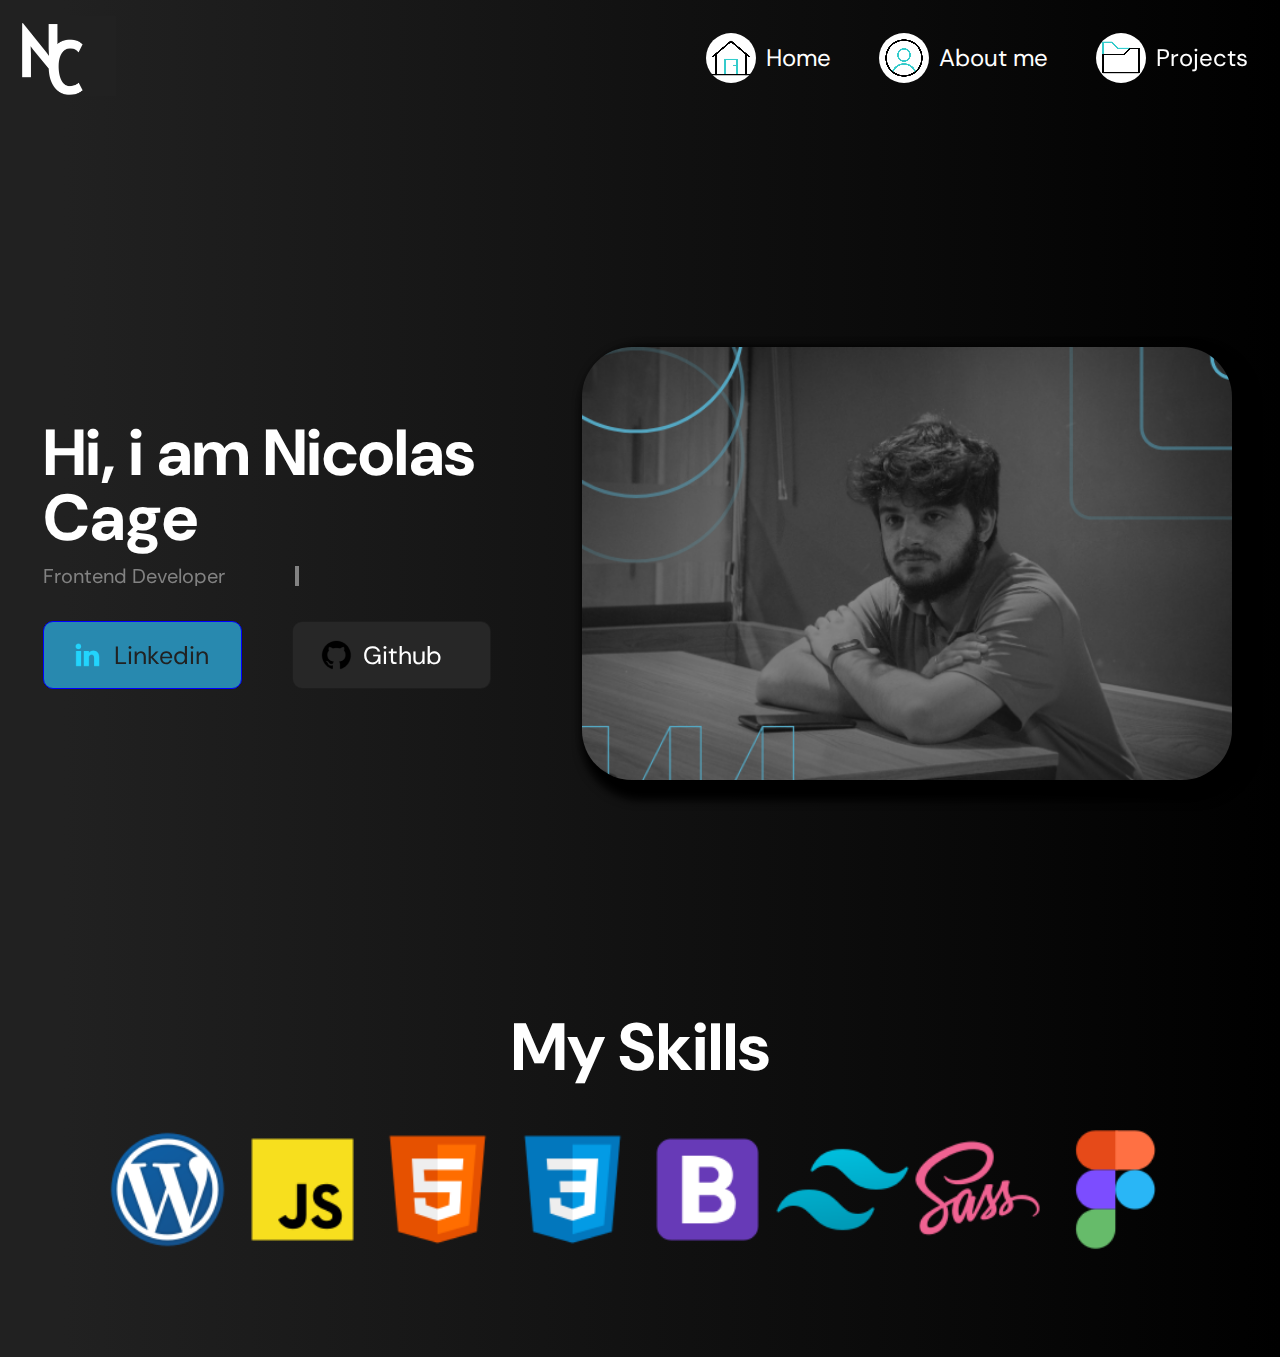
==== index.html @ 4741c105 "Add files via upload" ====
<!DOCTYPE html>
<html lang="pt-br">
<head>
    <meta charset="UTF-8">
    <meta http-equiv="X-UA-Compatible" content="IE=edge">
    <meta name="viewport" content="width=device-width, initial-scale=1.0">
    <link rel="stylesheet" href="styles/reset.css">
    <link rel="stylesheet" href="styles/index.css">
    <link rel="preconnect" href="https://fonts.googleapis.com">
    <link rel="preconnect" href="https://fonts.gstatic.com" crossorigin>
    <link href="https://fonts.googleapis.com/css2?family=DM+Sans:ital,wght@0,400;0,500;0,700;1,400;1,500;1,700&display=swap" rel="stylesheet">
    <link rel="shortcut icon" href="img/ico/ICO-NC.ico" type="image/x-icon">
    <title>Nicolas Cage</title>
</head>
<body>
    <header>
        <nav class="cabecalho__container">
            <a href="index.html">
                <img src="img/Logo - Nicolas Cage.png" alt="Inicias do nome Nicolas Cage" id="logo">
            </a>
            <ul class="cabecalho__lista">
                <li class="cabecalho__lista__item">
                    <a href="index.html" class="cabecalho__lista__item__link">
                        <video src="video/casa.mp4" disableRemotePlayback class="video__menu__nav home"></video>Home
                    </a>
                </li>
                <li class="cabecalho__lista__item">
                    <a href="pages/about.html" class="cabecalho__lista__item__link">
                        <video src="video/perfil.mp4" disableRemotePlayback class="video__menu__nav about"></video>About me
                    </a>
                </li>
                <li class="cabecalho__lista__item">
                    <a href="pages/project.html" class="cabecalho__lista__item__link">
                        <video src="video/pasta.mp4" disableRemotePlayback class="video__menu__nav projects"></video>Projects
                    </a>
                </li>
            </ul>
        </nav>
    </header>
    <main>
        <section class="main__container">
            <section class="apresentacao">
                <h1 class="apresentacao__titulo">Hi, i am Nicolas Cage</h1>
                <p class="apresentacao__descricao">Frontend Developer</p>
                <div class="apresentacao__links">
                    <a href="https://www.linkedin.com/in/nicolas-cage-josué-lacerda-costa-922a31190/" target="_blank" class="apresentacao__links__social linkedin"><img src="img/linkedin.png" alt="Logo do Linkedin"> Linkedin</a>
                    <a href="https://github.com/cagezinho" target="_blank" class="apresentacao__links__social github"><img src="img/github.png" alt="Logo do GitHub">Github</a>
                </div>
            </section>
            <section class="minha__imagem">
                <img class="apresentacao__imagem" src="img/nicolascageformatos.png" alt="">
            </section>
            <button id="voltar-ao-topo" onclick="voltarAoTopo()"><img src="img/icons8-arrow-up-100.png" alt=""></button>
        </section>
        <section class="mySkills">
            <h2 class="mySkills__titulo">My Skills</h2>
            <div class="mySkills__container">
                <ul class="mySkills__lista">
                    <li class="mySkills__item">
                        <img src="img/img-tech/../img-tech-color/icons8-wordpress-100.png" alt="Logo WordPress" class="mySkills__img hover1">
                    </li>
                    <li class="mySkills__item">
                        <img src="img/img-tech/../img-tech-color/icons8-javascript-100.png" alt="Logo JavaScript" class="mySkills__img hover2">
                    </li>
                    <li class="mySkills__item">
                        <img src="img/img-tech/../img-tech-color/icons8-html-5-100.png" alt="Logo HTML5" class="mySkills__img hover1">
                    </li>
                    <li class="mySkills__item">
                        <img src="img/img-tech/../img-tech-color/icons8-css3-100.png" alt="Logo CSS3" class="mySkills__img hover2">
                    </li>
                    <li class="mySkills__item">
                        <img src="img/img-tech/../img-tech-color/icons8-bootstrap-100.png" alt="Logo Bootstrap" class="mySkills__img hover1">
                    </li>
                    <li class="mySkills__item">
                        <img src="img/img-tech/../img-tech-color/icons8-tailwind-css-100.png" alt="Logo Tailwind" class="mySkills__img hover2">
                    </li>
                    <li class="mySkills__item">
                        <img src="img/img-tech/../img-tech-color/icons8-sass-100.png" alt="Logo SASS" class="mySkills__img hover1">
                    </li>
                    <li class="mySkills__item">
                        <img src="img/img-tech/../img-tech-color/icons8-figma-100.png" alt="Logo Figma" class="mySkills__img hover2">
                    </li>
                </ul>
            </div>
        </section>
    </main>
    <footer class="footer__container">
    </footer>
    <script src="js/main.js"></script>
    <script src="js/vanilla-tilt.js"></script>
    <script>
	VanillaTilt.init(document.querySelector(".apresentacao__imagem"), {
		max: 10,
		speed: 200
	});
    </script>
</body>
</html>
---- styles/index.css ----
@import url(animacao.css);

:root {
    --cor-fundo: #212121;
    --cor-braco: #ffffff;
    --cor-cinza: #828282;
    --font-principal: 'DM Sans', sans-serif;
    --bg-degrade: linear-gradient(to right, #212121 5%, #000000);
    --color-hover-link: #ccc;
}

body {
    display: flex;
    flex-direction: column;
    background-image: var(--bg-degrade);
    font-family: var(--font-principal);
}

/* --Header-- */
.cabecalho__container {
    background-image: var(--bg-degrade);
    width: auto;
    display: flex;
    padding: 1em;
    justify-content: space-between;
}

.cabecalho__container img{
    width: 100px;
    height: 80px;
}

.cabecalho__lista {
    display: flex;
    align-items: center;
    margin: 1em;
    gap: 3em;
}

.cabecalho__lista__item {
    display: flex;
    justify-content: end;
}

.cabecalho__lista__item__link {
    text-decoration: none;
    color: var(--cor-braco);
    font-size: 1.5rem;
    display: flex;
    align-items: center;
    gap: 10px;
}

.cabecalho__lista__item__link:hover {
    color: var(--color-hover-link);
}

.video__menu__nav {
    width: 50px;
    border-radius: 100%;
}

/* Main__container */

.main__container {
    display: flex;
    align-items: center;
    justify-content: space-around;
    height: 100vh;
}

.apresentacao {
    width: 453px;
    height: 100vh;
    display: flex;
    flex-direction: column;
    justify-content: center;
}

.apresentacao__titulo {
    font-size: 65px;
    font-weight: 700;
    color: var(--cor-braco);

    animation-name: animacaoTitulo;
    animation-duration: 2s;
}

@keyframes typing {
    from {
        width: 0;
    }
}

@keyframes blinking  {
    50% {
        border-color: transparent;
    }
}

.apresentacao__descricao {
    font-size: 20px;
    color: var(--cor-cinza);
    margin: 15px 0;
}

.apresentacao__links {
    color: var(--cor-braco);
    display: flex;
    gap: 50px;
    margin: 20px 0;
}

.apresentacao__links__social {
    font-size: 25px;
    color: var(--cor-braco);
    text-decoration: none;
    width: 143px;
    height: 42px;
    padding: 12px 27px;
    display: flex;
    align-items: center;
    gap: 10px;
}

.linkedin {
    border: 1px solid blue;
    background-color: rgb(40, 137, 175);
    color: var(--cor-fundo);
    border-radius: 10px;
}

.github {
    border: 1px solid rgba(0, 0, 0, 0.24);
    background-color: #272727;
    border-radius: 10px;
}

.linkedin:hover {
    background-color: rgba(40, 137, 175, 0.5);
    color: var(--cor-braco);
    font-weight: 500;
    animation-name: hoverBotaoLinkedin;
    animation-duration: 1.5s;
    animation-timing-function: ease-in-out;
    animation-fill-mode: forwards;
    animation-iteration-count: infinite;
}

.github:hover {
    background-color: rgba(39, 39, 39, 0.5);
    border: 1px solid #272727;
    font-weight: 500;
    animation-name: hoverBotaoGithub;
    animation-duration: 1.5s;
    animation-timing-function: ease-in-out;
    animation-fill-mode: forwards;
    animation-iteration-count: infinite;
}

.minha__imagem {
    width: 655px;
    border-radius: 60px;
    box-shadow: 7px 5px 10px 5px rgba(0, 0, 0, 0.288);
}

.apresentacao__imagem {
    width: 650px;
    border-radius: 50px;
    box-shadow: 10px 10px 10px 10px black; 
}

#voltar-ao-topo {
    display: none;
    position: fixed;
    bottom: 20px;
    right: 20px;
    border-radius: 100%;
    width: 50px;
    height: 50px;
    background-color: #333333;
}

#voltar-ao-topo img {
    width: 50px;
}

@media screen and (max-width: 700px) {
    
    #logo {
        display: none;
    }

    .cabecalho__container {
        justify-content: center;
    }

    .cabecalho__lista__item__link {
        flex-direction: column;
        align-items: center;
        text-align: center;
    }

    .apresentacao {
        width: 90%;
        margin: 0 50%;
    }

    .apresentacao__titulo {
        text-align: center;
    }

    .apresentacao__descricao {
        text-align: center;
    }

    .apresentacao__links {
        flex-direction: column;
        align-items: center;
    }

    .apresentacao__imagem {
        display: none;
    }

    .contact {
        flex-direction: column;
    }

    .project__container {
        margin: 0;
    }

    .project__descricao-projeto {
        font-size: 12px;
    }

    .container__meio {
        flex-direction: column;
    }

}

@media screen and (max-width: 1200px) {
    
    .main__container {
        flex-direction: column;
    }

    .apresentacao {
        height: 20%;
    }

    .minha__imagem {
        display: none;
    }

    .mySkills__container {
        width: 60%;
    }

    .mySkills__lista {
        flex-wrap: wrap;
        justify-content: center;
    }

    .mySkills__item {
        margin: 10px;
    }

    .project__bloco {
        flex-direction: column;
        width: 80%;
    }

    .project__container {
        width: 80%;
    }
}

@media screen and (min-width: 1201px) {

    .apresentacao__descricao {
        border-right: 4px solid;
        width: 18ch;
        white-space: nowrap;
        overflow: hidden;
        animation: typing 2s steps(13), blinking 0.5s infinite step-end alternate;
    }

    .container__meio {
        flex-direction: row-reverse;
    }
}

.mySkills {
    width: 100%;
}

.mySkills__titulo {
    font-size: 50pt;
    color: white;
    text-align: center;
}

.mySkills__container {
    display: flex;
    justify-content: space-around;
    margin: 40px auto 0 auto;
    width: 100%;
    height: 135px;
}

.mySkills__lista {
    display: flex;
}

.mySkills__item {
    display: flex;
}

.hover1 {
    animation-name: diminuirImg1;
    animation-duration: 5s;
    animation-iteration-count: infinite;
}

.hover2 {
    animation-name: diminuirImg2;
    animation-duration: 5s;
    animation-iteration-count: infinite;
}

.footer__container {
    height: 100px;
}

/* ABOUTE ME */

.main__about {
    width: 100%;
    display: flex;
    justify-content: center;
    flex-direction: column;
    align-items: center;
}

.about__container {
    display: flex;
    flex-direction: column;
    width: 70%;
    margin: 4em 0;
}

.about__titulo {
    text-align: center;
    color: var(--cor-braco);
    font-size: 40px;

    animation-name: animacaoAbout;
    animation-duration: 2s;
}

.about__descricao {
    text-align: center;
    color: var(--cor-braco);
    margin: 2em 0;
    line-height: 30px;

    animation-name: animacaoDescricao;
    animation-duration: 2s;
}

.about__paragrafo {
    margin: 10px 0;
}

.contact {
    display: flex;
    justify-content: space-around;
    align-items: center;
    gap: 60px;
    width: 100%;
}



.contact__container {
    display: flex;
    align-items: center;
    justify-content: space-around;
    width: 100%;
    flex-direction: column;

    animation-name: contactContainer;
    animation-duration: 2s;
}

.contact__item {
    display: flex;
    flex-direction: column;
}

.contact__h2 {
    margin: .5em 0;
    color: var(--cor-braco);
    font-size: 25px;
    width: 100%;
    text-align: center;
}

.contact__link {
    text-decoration: none;
    color: var(--cor-cinza);
}

.contact__p {
    margin: .2em 0;
    color: var(--cor-cinza);
    width: 100%;
    text-align: center;
}

.item__bola {
    width: 65px;
    height: 65px;
    border-radius: 100%;
    background-color: var(--cor-fundo);
    display: flex;
    align-items: center;
    justify-content: center;
}

.item__bolinha {
    width: 12px;
    height: 12px;
    border-radius: 100%;
    background-color: rgba(101, 191, 226, 0.692);
    display: block;
}

/* PROJECTS */

.project {
    text-align: center;
    margin: 3em 0;
    display: flex;
    align-items: center;
    flex-direction: column;
}

.project__container {
    margin: 1em 0;
    display: flex;
    flex-direction: column;
    align-items: center;
    width: 100%;
}

.project__bloco {
    width: 100%;
    height: 50%;
    display: flex;
    align-items: center;
    margin: 2em 0;
}

.project__titulo {
    color: var(--cor-braco);
    font-size: 50px;

    animation-name: animacaoAbout;
    animation-duration: 2s;
}

.project__bloco {
    margin: 6em 0;
    width: 90%;
}

.project__texto {
    width: 100%;
    height: 100%;
}

.project__nome-projeto {
    color: var(--cor-braco);
    font-weight: 700;
    margin-top: 1em;
}

.project__descricao-projeto {
    color: var(--cor-braco);
    font-size: 20px;
    font-weight: 100;
    margin: 2em 0;
}

.carousel {
    width: 100%;
    margin: 1em 2em;
}

.carousel-inner {
    width: 100%;
    border-radius: 35px;
}

.project__link-github {
    text-decoration: none;
    color: var(--cor-braco);
    background-color: #828282;
    padding: 15px;
    border-radius: 10px;
    display: flex;
    align-items: center;
    justify-content: center;
    width: 50%;
    margin: auto;
    gap: 10px;
    font-size: 26px;
    box-shadow: 1px 1px 1px 1px rgba(255, 255, 255, 0.438);
}

.project__link-github:hover {
    background-color: var();
    border: 1px solid rgb(0, 0, 0);
    color: var(--color-hover-link);
}
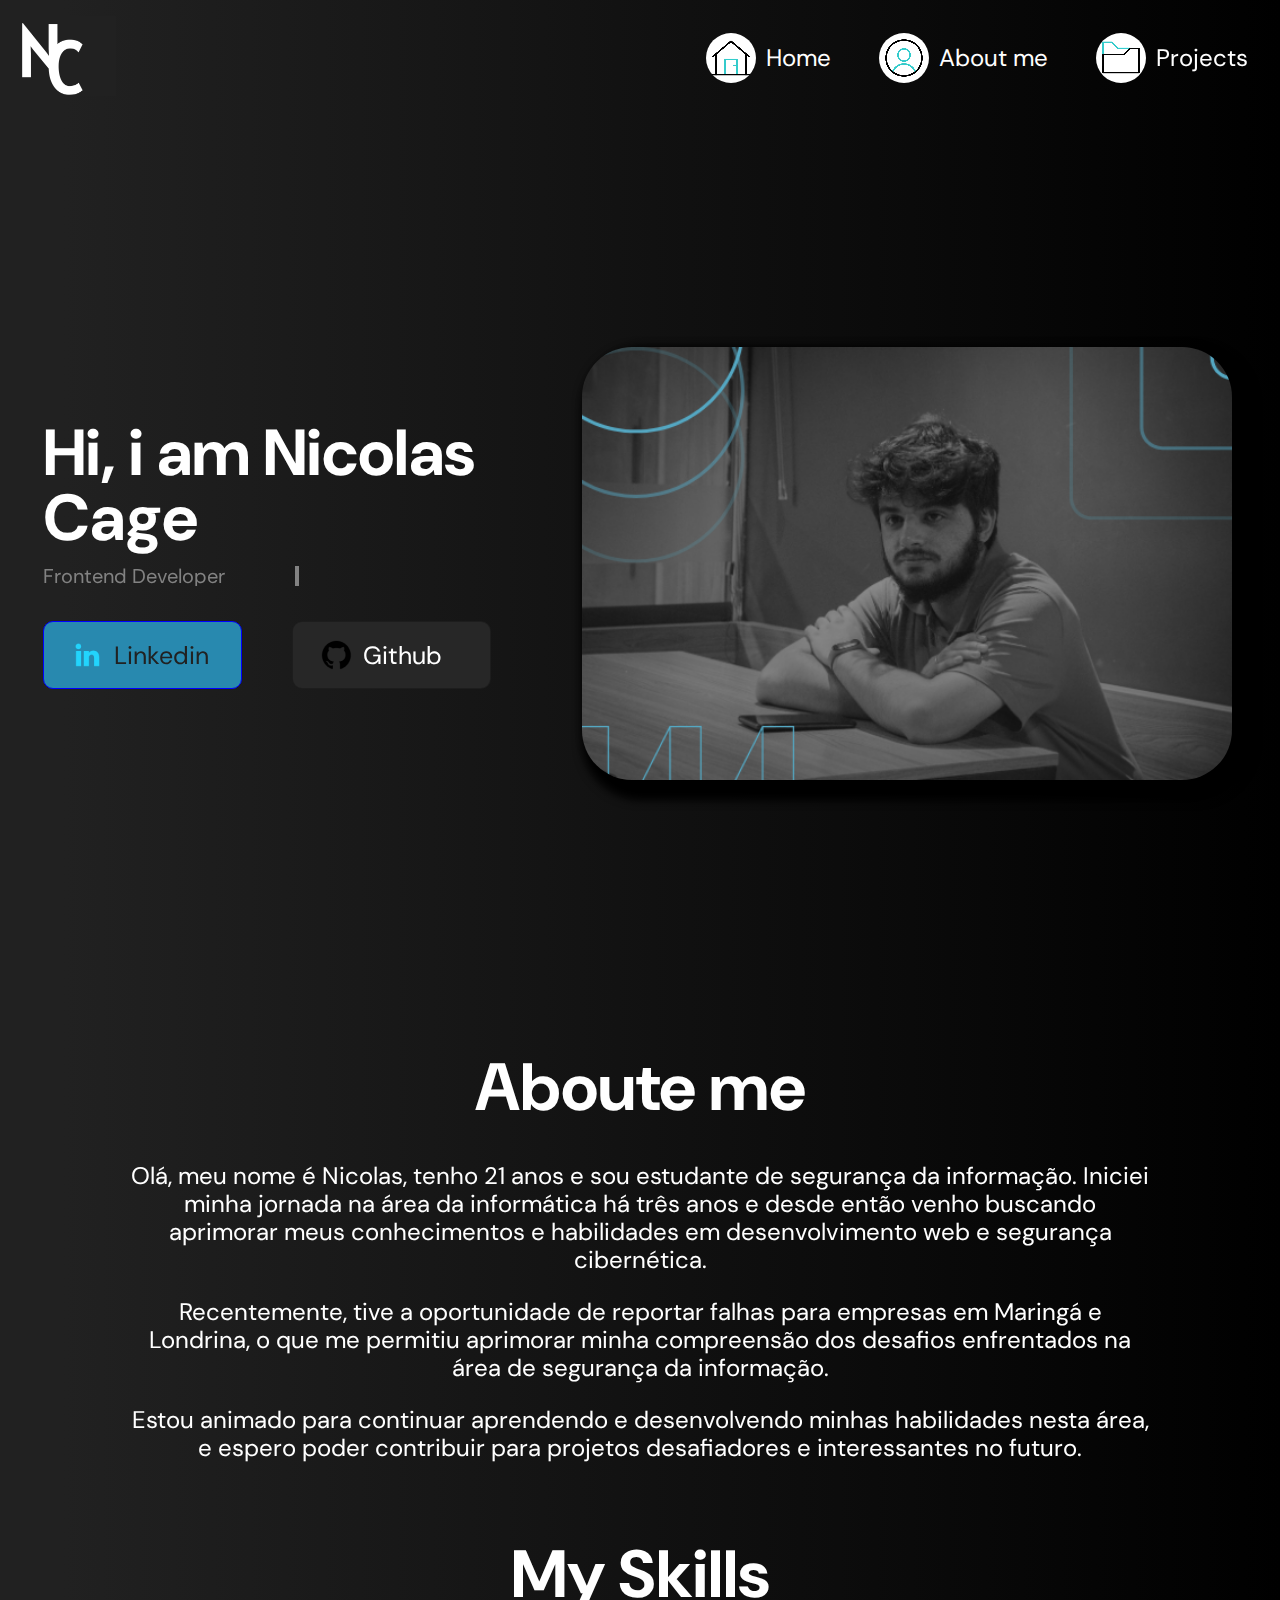
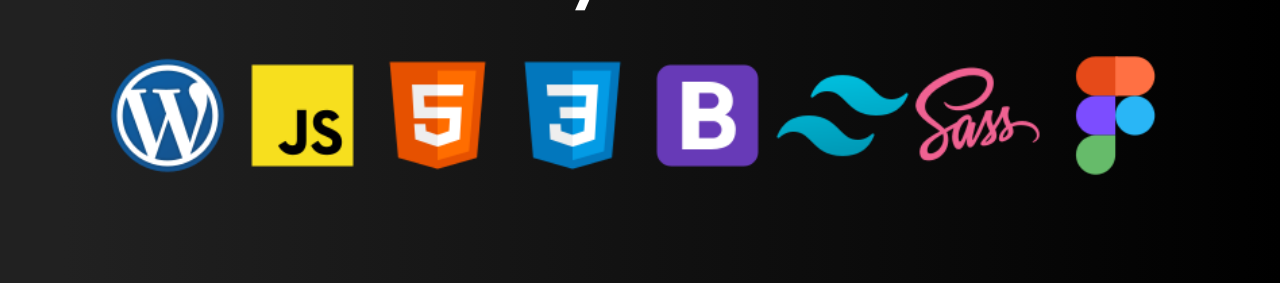
==== commit 85109e04: "Refazendo a página home" ====
--- a/index.html
+++ b/index.html
@@ -21,17 +21,17 @@
             <ul class="cabecalho__lista">
                 <li class="cabecalho__lista__item">
                     <a href="index.html" class="cabecalho__lista__item__link">
-                        <video src="video/casa.mp4" disableRemotePlayback class="video__menu__nav home"></video>Home
+                        <video src="video/casa.mp4" disableRemotePlayback disablepictureinpicture class="video__menu__nav home"></video>Home
                     </a>
                 </li>
                 <li class="cabecalho__lista__item">
                     <a href="pages/about.html" class="cabecalho__lista__item__link">
-                        <video src="video/perfil.mp4" disableRemotePlayback class="video__menu__nav about"></video>About me
+                        <video src="video/perfil.mp4" disableRemotePlayback disablepictureinpicture class="video__menu__nav about"></video>About me
                     </a>
                 </li>
                 <li class="cabecalho__lista__item">
                     <a href="pages/project.html" class="cabecalho__lista__item__link">
-                        <video src="video/pasta.mp4" disableRemotePlayback class="video__menu__nav projects"></video>Projects
+                        <video src="video/pasta.mp4" disableRemotePlayback disablepictureinpicture class="video__menu__nav projects"></video>Projects
                     </a>
                 </li>
             </ul>
@@ -51,6 +51,14 @@
                 <img class="apresentacao__imagem" src="img/nicolascageformatos.png" alt="">
             </section>
             <button id="voltar-ao-topo" onclick="voltarAoTopo()"><img src="img/icons8-arrow-up-100.png" alt=""></button>
+        </section>
+        <section class="sobremim">
+            <div class="sobremim__container">
+                    <h2 class="sobremim__titulo">Aboute me</h2>
+                    <p class="sobremim__paragrafo">Olá, meu nome é Nicolas, tenho 21 anos e sou estudante de segurança da informação. Iniciei minha jornada na área da informática há três anos e desde então venho buscando aprimorar meus conhecimentos e habilidades em desenvolvimento web e segurança cibernética.</p>
+                    <p class="sobremim__paragrafo">Recentemente, tive a oportunidade de reportar falhas para empresas em Maringá e Londrina, o que me permitiu aprimorar minha compreensão dos desafios enfrentados na área de segurança da informação.</p>
+                    <p class="sobremim__paragrafo">Estou animado para continuar aprendendo e desenvolvendo minhas habilidades nesta área, e espero poder contribuir para projetos desafiadores e interessantes no futuro.</p>
+            </div>
         </section>
         <section class="mySkills">
             <h2 class="mySkills__titulo">My Skills</h2>
--- a/styles/index.css
+++ b/styles/index.css
@@ -1,4 +1,6 @@
 @import url(animacao.css);
+@import url(header.css);
+@import url(rensponsivo.css);
 
 :root {
     --cor-fundo: #212121;
@@ -14,50 +16,6 @@
     flex-direction: column;
     background-image: var(--bg-degrade);
     font-family: var(--font-principal);
-}
-
-/* --Header-- */
-.cabecalho__container {
-    background-image: var(--bg-degrade);
-    width: auto;
-    display: flex;
-    padding: 1em;
-    justify-content: space-between;
-}
-
-.cabecalho__container img{
-    width: 100px;
-    height: 80px;
-}
-
-.cabecalho__lista {
-    display: flex;
-    align-items: center;
-    margin: 1em;
-    gap: 3em;
-}
-
-.cabecalho__lista__item {
-    display: flex;
-    justify-content: end;
-}
-
-.cabecalho__lista__item__link {
-    text-decoration: none;
-    color: var(--cor-braco);
-    font-size: 1.5rem;
-    display: flex;
-    align-items: center;
-    gap: 10px;
-}
-
-.cabecalho__lista__item__link:hover {
-    color: var(--color-hover-link);
-}
-
-.video__menu__nav {
-    width: 50px;
-    border-radius: 100%;
 }
 
 /* Main__container */
@@ -238,7 +196,6 @@
     .container__meio {
         flex-direction: column;
     }
-
 }
 
 @media screen and (max-width: 1200px) {
@@ -331,6 +288,29 @@
     animation-iteration-count: infinite;
 }
 
+.sobremim {
+    width: 100%;
+    margin-bottom: 5em;
+}
+
+.sobremim__container {
+    color: white;
+    text-align: center;
+    width: 80%;
+    margin: auto;
+}
+
+.sobremim__titulo {
+    font-size: 50pt;
+    margin: 40px 0;
+}
+
+.sobremim__paragrafo {
+    margin-bottom: 1em;
+    font-size: 18pt;
+    line-height: 28px;
+}
+
 .footer__container {
     height: 100px;
 }
@@ -481,6 +461,8 @@
 .project__texto {
     width: 100%;
     height: 100%;
+    display: flex;
+    flex-direction: column;
 }
 
 .project__nome-projeto {
@@ -506,6 +488,12 @@
     border-radius: 35px;
 }
 
+.project__link {
+    display: flex;
+    justify-content: space-around;
+    align-items: center;
+}
+
 .project__link-github {
     text-decoration: none;
     color: var(--cor-braco);
@@ -516,7 +504,6 @@
     align-items: center;
     justify-content: center;
     width: 50%;
-    margin: auto;
     gap: 10px;
     font-size: 26px;
     box-shadow: 1px 1px 1px 1px rgba(255, 255, 255, 0.438);
@@ -526,4 +513,26 @@
     background-color: var();
     border: 1px solid rgb(0, 0, 0);
     color: var(--color-hover-link);
+}
+
+.project__link-host {
+    background-color: rgb(197, 197, 197);
+    padding: 20px;
+    width: 20%;
+    border-radius: 10px;
+    display: flex;
+    justify-content: center;
+    align-items: center;
+    border: 1px solid rgb(75, 75, 75);
+}
+
+.project__link-host:hover {
+    background-color: rgb(170, 170, 170);
+    box-shadow: 1px 1px 1px rgba(139, 139, 139, 0.705);
+    transform: scale(1.05);
+}
+
+.project__link-host__img {
+    width: 33px;
+    height: 32px;
 }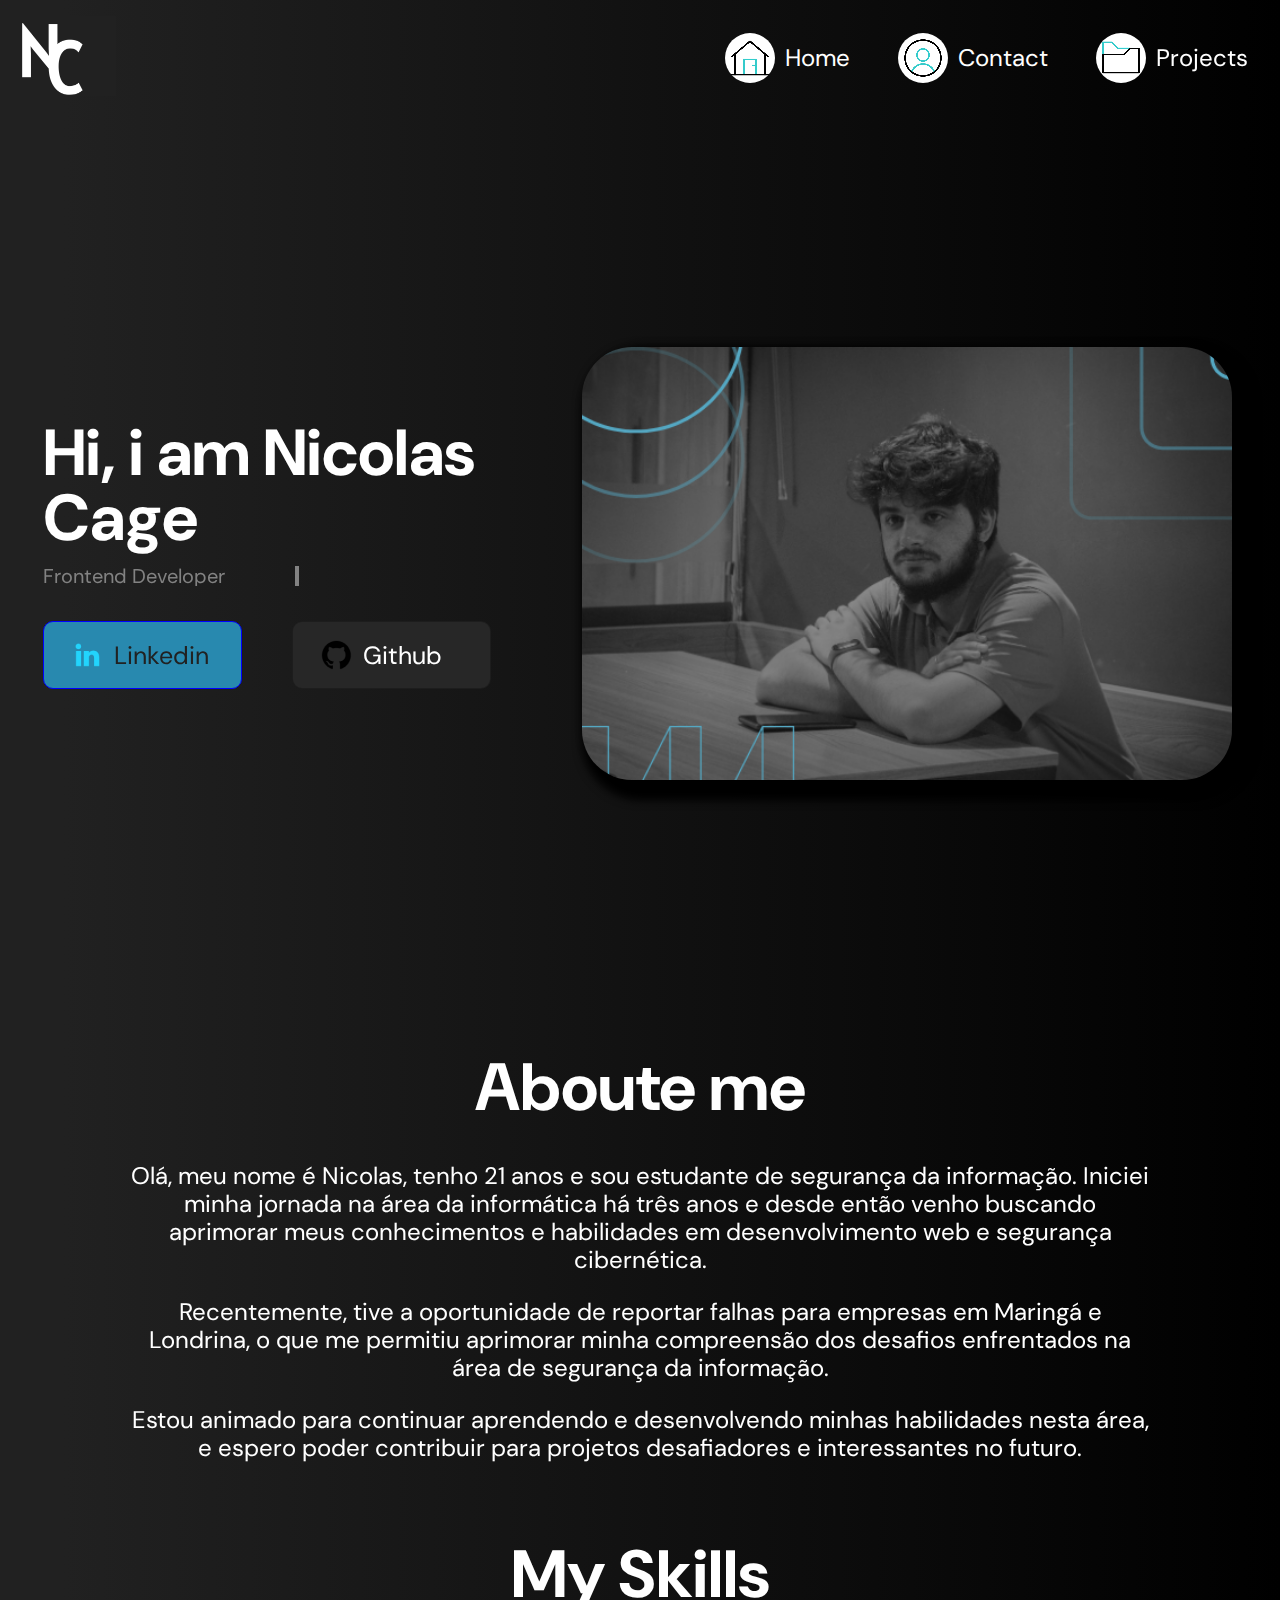
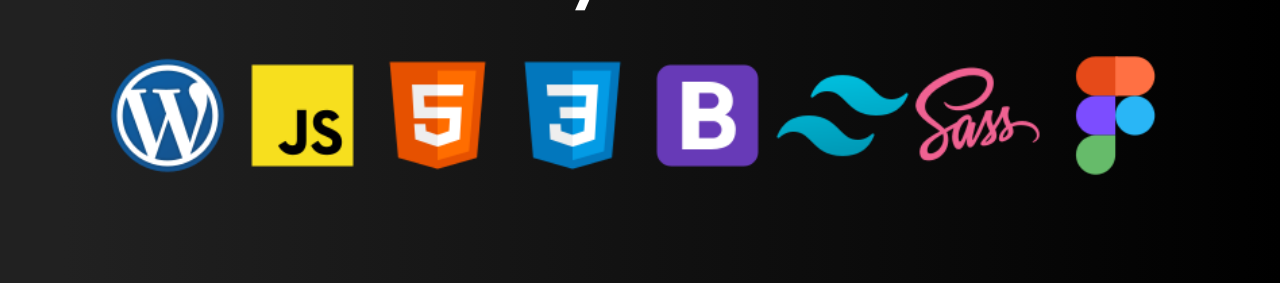
==== commit 35358566: "Alguns ajustes" ====
--- a/index.html
+++ b/index.html
@@ -26,7 +26,7 @@
                 </li>
                 <li class="cabecalho__lista__item">
                     <a href="pages/about.html" class="cabecalho__lista__item__link">
-                        <video src="video/perfil.mp4" disableRemotePlayback disablepictureinpicture class="video__menu__nav about"></video>About me
+                        <video src="video/perfil.mp4" disableRemotePlayback disablepictureinpicture class="video__menu__nav about"></video>Contact
                     </a>
                 </li>
                 <li class="cabecalho__lista__item">
@@ -98,8 +98,9 @@
     <script src="js/vanilla-tilt.js"></script>
     <script>
 	VanillaTilt.init(document.querySelector(".apresentacao__imagem"), {
-		max: 10,
-		speed: 200
+		max: 15,
+		speed: 400,
+        glare: true,
 	});
     </script>
 </body>
--- a/styles/index.css
+++ b/styles/index.css
@@ -1,6 +1,7 @@
 @import url(animacao.css);
 @import url(header.css);
 @import url(rensponsivo.css);
+@import url(contact.css);
 
 :root {
     --cor-fundo: #212121;
@@ -317,107 +318,6 @@
 
 /* ABOUTE ME */
 
-.main__about {
-    width: 100%;
-    display: flex;
-    justify-content: center;
-    flex-direction: column;
-    align-items: center;
-}
-
-.about__container {
-    display: flex;
-    flex-direction: column;
-    width: 70%;
-    margin: 4em 0;
-}
-
-.about__titulo {
-    text-align: center;
-    color: var(--cor-braco);
-    font-size: 40px;
-
-    animation-name: animacaoAbout;
-    animation-duration: 2s;
-}
-
-.about__descricao {
-    text-align: center;
-    color: var(--cor-braco);
-    margin: 2em 0;
-    line-height: 30px;
-
-    animation-name: animacaoDescricao;
-    animation-duration: 2s;
-}
-
-.about__paragrafo {
-    margin: 10px 0;
-}
-
-.contact {
-    display: flex;
-    justify-content: space-around;
-    align-items: center;
-    gap: 60px;
-    width: 100%;
-}
-
-
-
-.contact__container {
-    display: flex;
-    align-items: center;
-    justify-content: space-around;
-    width: 100%;
-    flex-direction: column;
-
-    animation-name: contactContainer;
-    animation-duration: 2s;
-}
-
-.contact__item {
-    display: flex;
-    flex-direction: column;
-}
-
-.contact__h2 {
-    margin: .5em 0;
-    color: var(--cor-braco);
-    font-size: 25px;
-    width: 100%;
-    text-align: center;
-}
-
-.contact__link {
-    text-decoration: none;
-    color: var(--cor-cinza);
-}
-
-.contact__p {
-    margin: .2em 0;
-    color: var(--cor-cinza);
-    width: 100%;
-    text-align: center;
-}
-
-.item__bola {
-    width: 65px;
-    height: 65px;
-    border-radius: 100%;
-    background-color: var(--cor-fundo);
-    display: flex;
-    align-items: center;
-    justify-content: center;
-}
-
-.item__bolinha {
-    width: 12px;
-    height: 12px;
-    border-radius: 100%;
-    background-color: rgba(101, 191, 226, 0.692);
-    display: block;
-}
 
 /* PROJECTS */
 
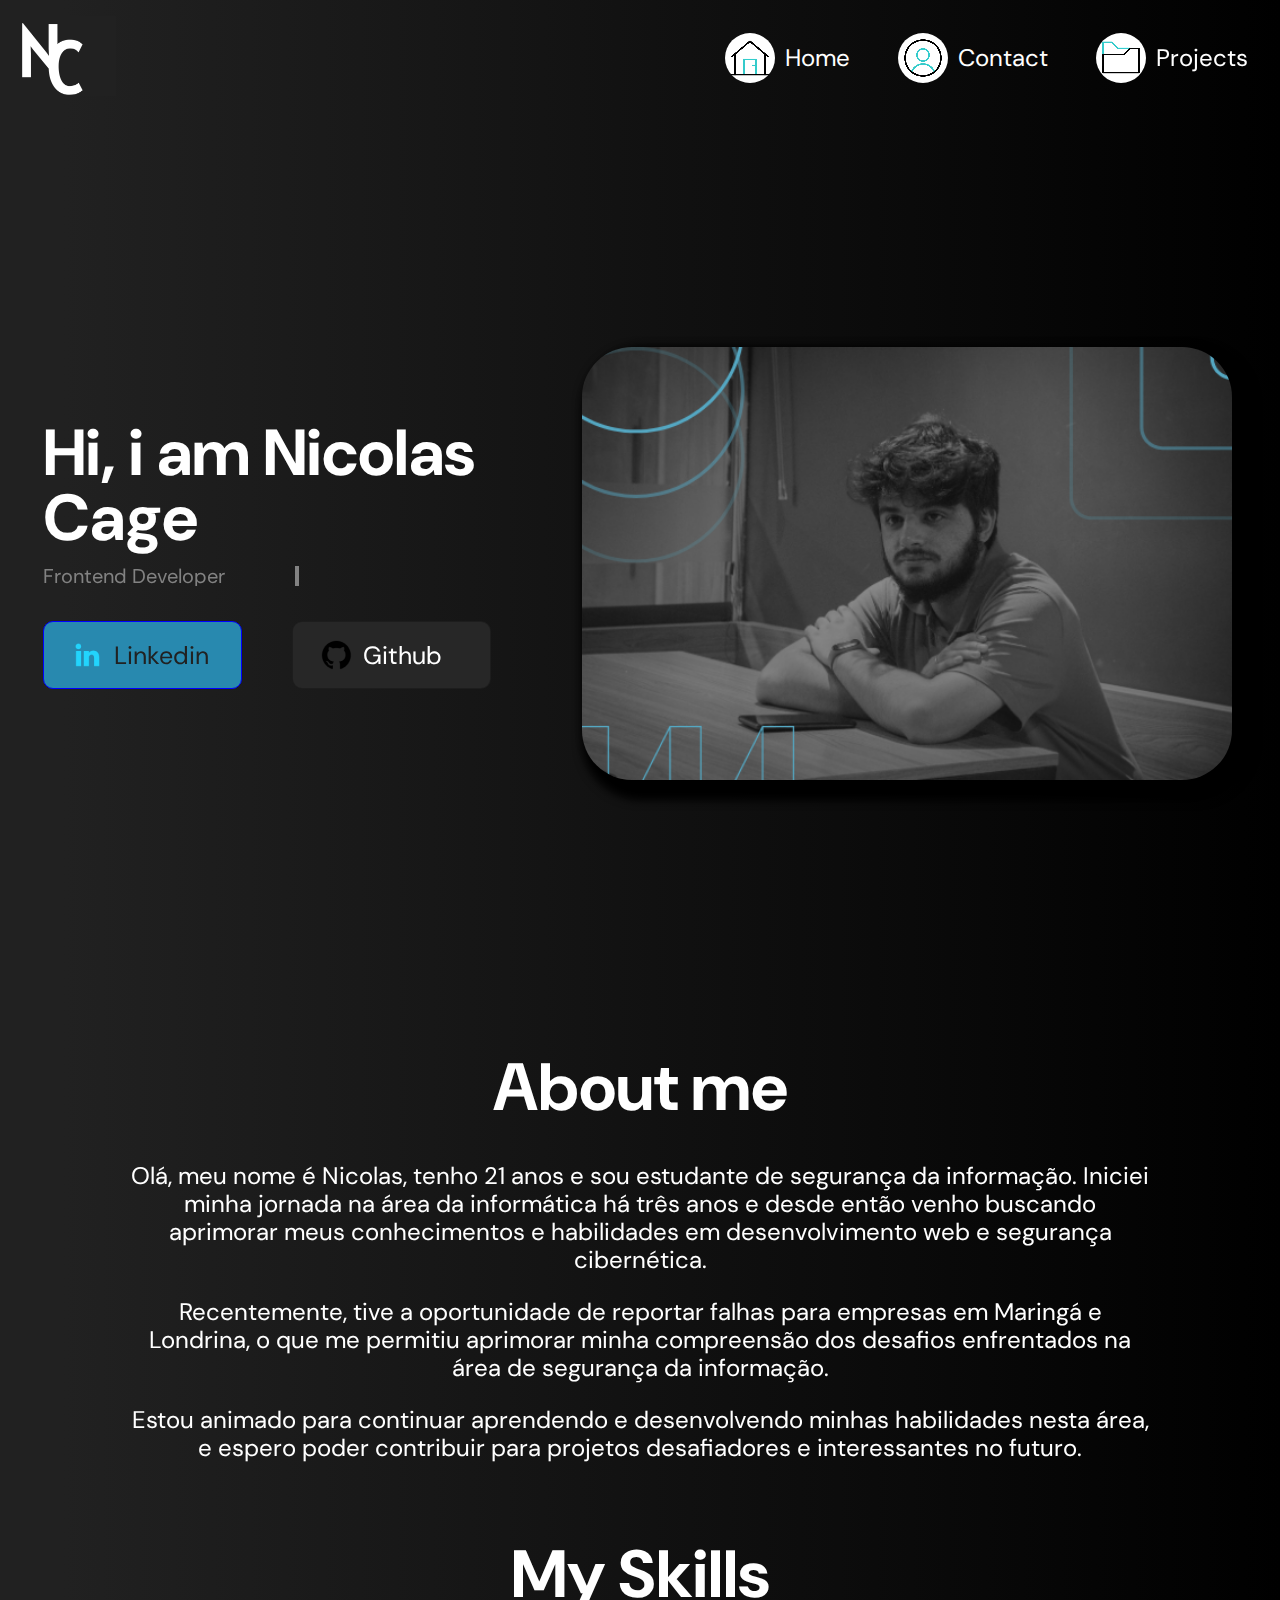
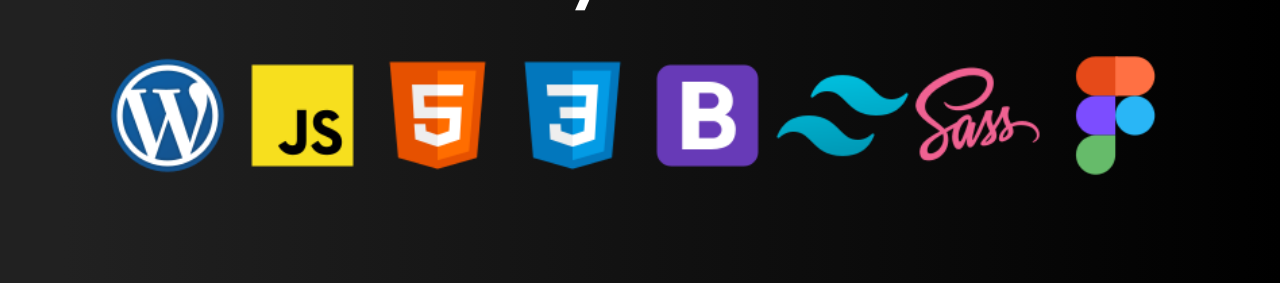
==== commit aa7a3f95: "correção" ====
--- a/index.html
+++ b/index.html
@@ -54,7 +54,7 @@
         </section>
         <section class="sobremim">
             <div class="sobremim__container">
-                    <h2 class="sobremim__titulo">Aboute me</h2>
+                    <h2 class="sobremim__titulo">About me</h2>
                     <p class="sobremim__paragrafo">Olá, meu nome é Nicolas, tenho 21 anos e sou estudante de segurança da informação. Iniciei minha jornada na área da informática há três anos e desde então venho buscando aprimorar meus conhecimentos e habilidades em desenvolvimento web e segurança cibernética.</p>
                     <p class="sobremim__paragrafo">Recentemente, tive a oportunidade de reportar falhas para empresas em Maringá e Londrina, o que me permitiu aprimorar minha compreensão dos desafios enfrentados na área de segurança da informação.</p>
                     <p class="sobremim__paragrafo">Estou animado para continuar aprendendo e desenvolvendo minhas habilidades nesta área, e espero poder contribuir para projetos desafiadores e interessantes no futuro.</p>
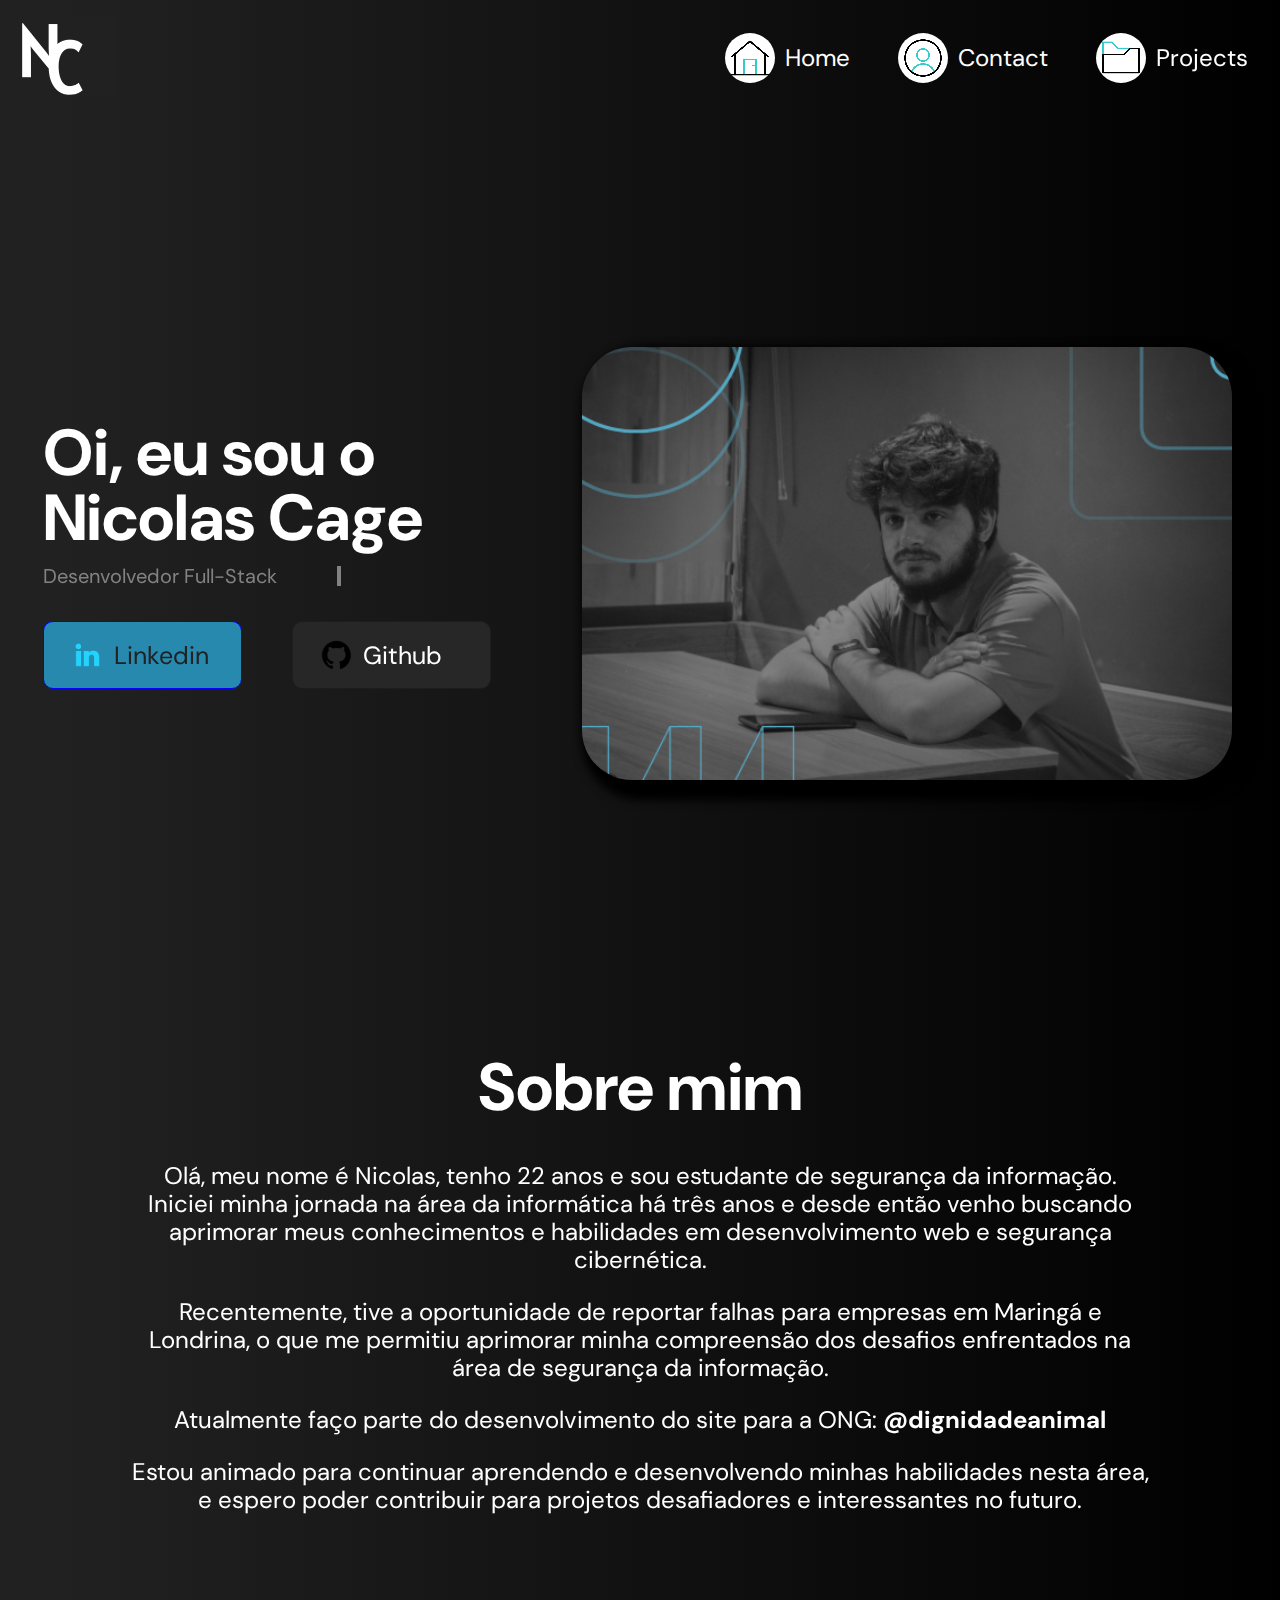
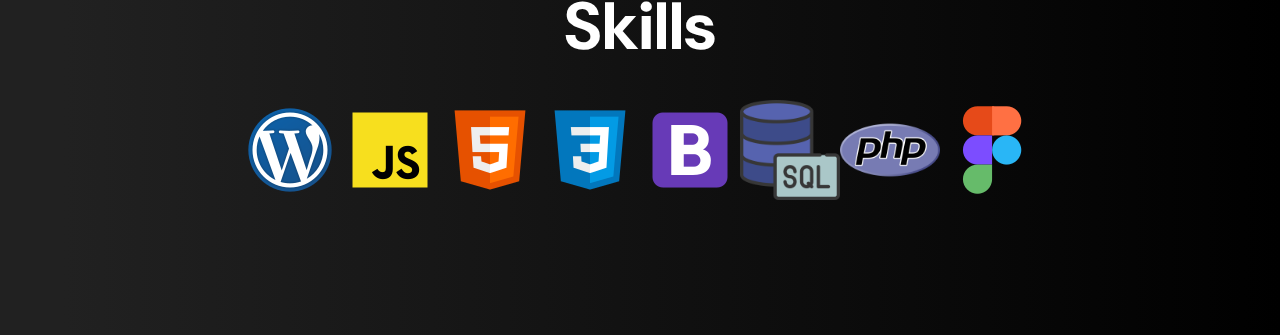
==== commit e87c86c0: "arrumando textos e img" ====
--- a/index.html
+++ b/index.html
@@ -40,8 +40,8 @@
     <main>
         <section class="main__container">
             <section class="apresentacao">
-                <h1 class="apresentacao__titulo">Hi, i am Nicolas Cage</h1>
-                <p class="apresentacao__descricao">Frontend Developer</p>
+                <h1 class="apresentacao__titulo">Oi, eu sou o Nicolas Cage</h1>
+                <p class="apresentacao__descricao">Desenvolvedor Full-Stack</p>
                 <div class="apresentacao__links">
                     <a href="https://www.linkedin.com/in/nicolas-cage-josué-lacerda-costa-922a31190/" target="_blank" class="apresentacao__links__social linkedin"><img src="img/linkedin.png" alt="Logo do Linkedin"> Linkedin</a>
                     <a href="https://github.com/cagezinho" target="_blank" class="apresentacao__links__social github"><img src="img/github.png" alt="Logo do GitHub">Github</a>
@@ -54,14 +54,15 @@
         </section>
         <section class="sobremim">
             <div class="sobremim__container">
-                    <h2 class="sobremim__titulo">About me</h2>
-                    <p class="sobremim__paragrafo">Olá, meu nome é Nicolas, tenho 21 anos e sou estudante de segurança da informação. Iniciei minha jornada na área da informática há três anos e desde então venho buscando aprimorar meus conhecimentos e habilidades em desenvolvimento web e segurança cibernética.</p>
+                    <h2 class="sobremim__titulo">Sobre mim</h2>
+                    <p class="sobremim__paragrafo">Olá, meu nome é Nicolas, tenho 22 anos e sou estudante de segurança da informação. Iniciei minha jornada na área da informática há três anos e desde então venho buscando aprimorar meus conhecimentos e habilidades em desenvolvimento web e segurança cibernética.</p>
                     <p class="sobremim__paragrafo">Recentemente, tive a oportunidade de reportar falhas para empresas em Maringá e Londrina, o que me permitiu aprimorar minha compreensão dos desafios enfrentados na área de segurança da informação.</p>
+                    <p class="sobremim__paragrafo">Atualmente faço parte do desenvolvimento do site para a ONG: <strong>@dignidadeanimal</strong></p>
                     <p class="sobremim__paragrafo">Estou animado para continuar aprendendo e desenvolvendo minhas habilidades nesta área, e espero poder contribuir para projetos desafiadores e interessantes no futuro.</p>
             </div>
         </section>
         <section class="mySkills">
-            <h2 class="mySkills__titulo">My Skills</h2>
+            <h2 class="mySkills__titulo">Skills</h2>
             <div class="mySkills__container">
                 <ul class="mySkills__lista">
                     <li class="mySkills__item">
@@ -80,10 +81,10 @@
                         <img src="img/img-tech/../img-tech-color/icons8-bootstrap-100.png" alt="Logo Bootstrap" class="mySkills__img hover1">
                     </li>
                     <li class="mySkills__item">
-                        <img src="img/img-tech/../img-tech-color/icons8-tailwind-css-100.png" alt="Logo Tailwind" class="mySkills__img hover2">
+                        <img src="img/img-tech/../img-tech-color/servidor-sql.png" alt="Logo Tailwind" class="mySkills__img hover2">
                     </li>
                     <li class="mySkills__item">
-                        <img src="img/img-tech/../img-tech-color/icons8-sass-100.png" alt="Logo SASS" class="mySkills__img hover1">
+                        <img src="img/img-tech/../img-tech-color/php.png" alt="Logo SASS" class="mySkills__img hover1">
                     </li>
                     <li class="mySkills__item">
                         <img src="img/img-tech/../img-tech-color/icons8-figma-100.png" alt="Logo Figma" class="mySkills__img hover2">
--- a/styles/index.css
+++ b/styles/index.css
@@ -194,9 +194,6 @@
         font-size: 12px;
     }
 
-    .container__meio {
-        flex-direction: column;
-    }
 }
 
 @media screen and (max-width: 1200px) {
@@ -240,15 +237,12 @@
 
     .apresentacao__descricao {
         border-right: 4px solid;
-        width: 18ch;
+        width: 21ch;
         white-space: nowrap;
         overflow: hidden;
-        animation: typing 2s steps(13), blinking 0.5s infinite step-end alternate;
-    }
-
-    .container__meio {
-        flex-direction: row-reverse;
-    }
+        animation: typing 2s steps(18), blinking 0.5s infinite step-end alternate;
+    }
+
 }
 
 .mySkills {
@@ -275,6 +269,10 @@
 
 .mySkills__item {
     display: flex;
+}
+
+.mySkills__img {
+    height: 100px;
 }
 
 .hover1 {
@@ -385,7 +383,6 @@
 
 .carousel-inner {
     width: 100%;
-    border-radius: 35px;
 }
 
 .project__link {
@@ -415,24 +412,10 @@
     color: var(--color-hover-link);
 }
 
-.project__link-host {
-    background-color: rgb(197, 197, 197);
-    padding: 20px;
-    width: 20%;
-    border-radius: 10px;
-    display: flex;
-    justify-content: center;
-    align-items: center;
-    border: 1px solid rgb(75, 75, 75);
-}
-
-.project__link-host:hover {
-    background-color: rgb(170, 170, 170);
-    box-shadow: 1px 1px 1px rgba(139, 139, 139, 0.705);
-    transform: scale(1.05);
-}
-
-.project__link-host__img {
-    width: 33px;
-    height: 32px;
+.projeto__crud__listaTarefas__titulo {
+    color: black;
+}
+
+.projeto__crud__listaTarefas__descricao {
+    color: black;
 }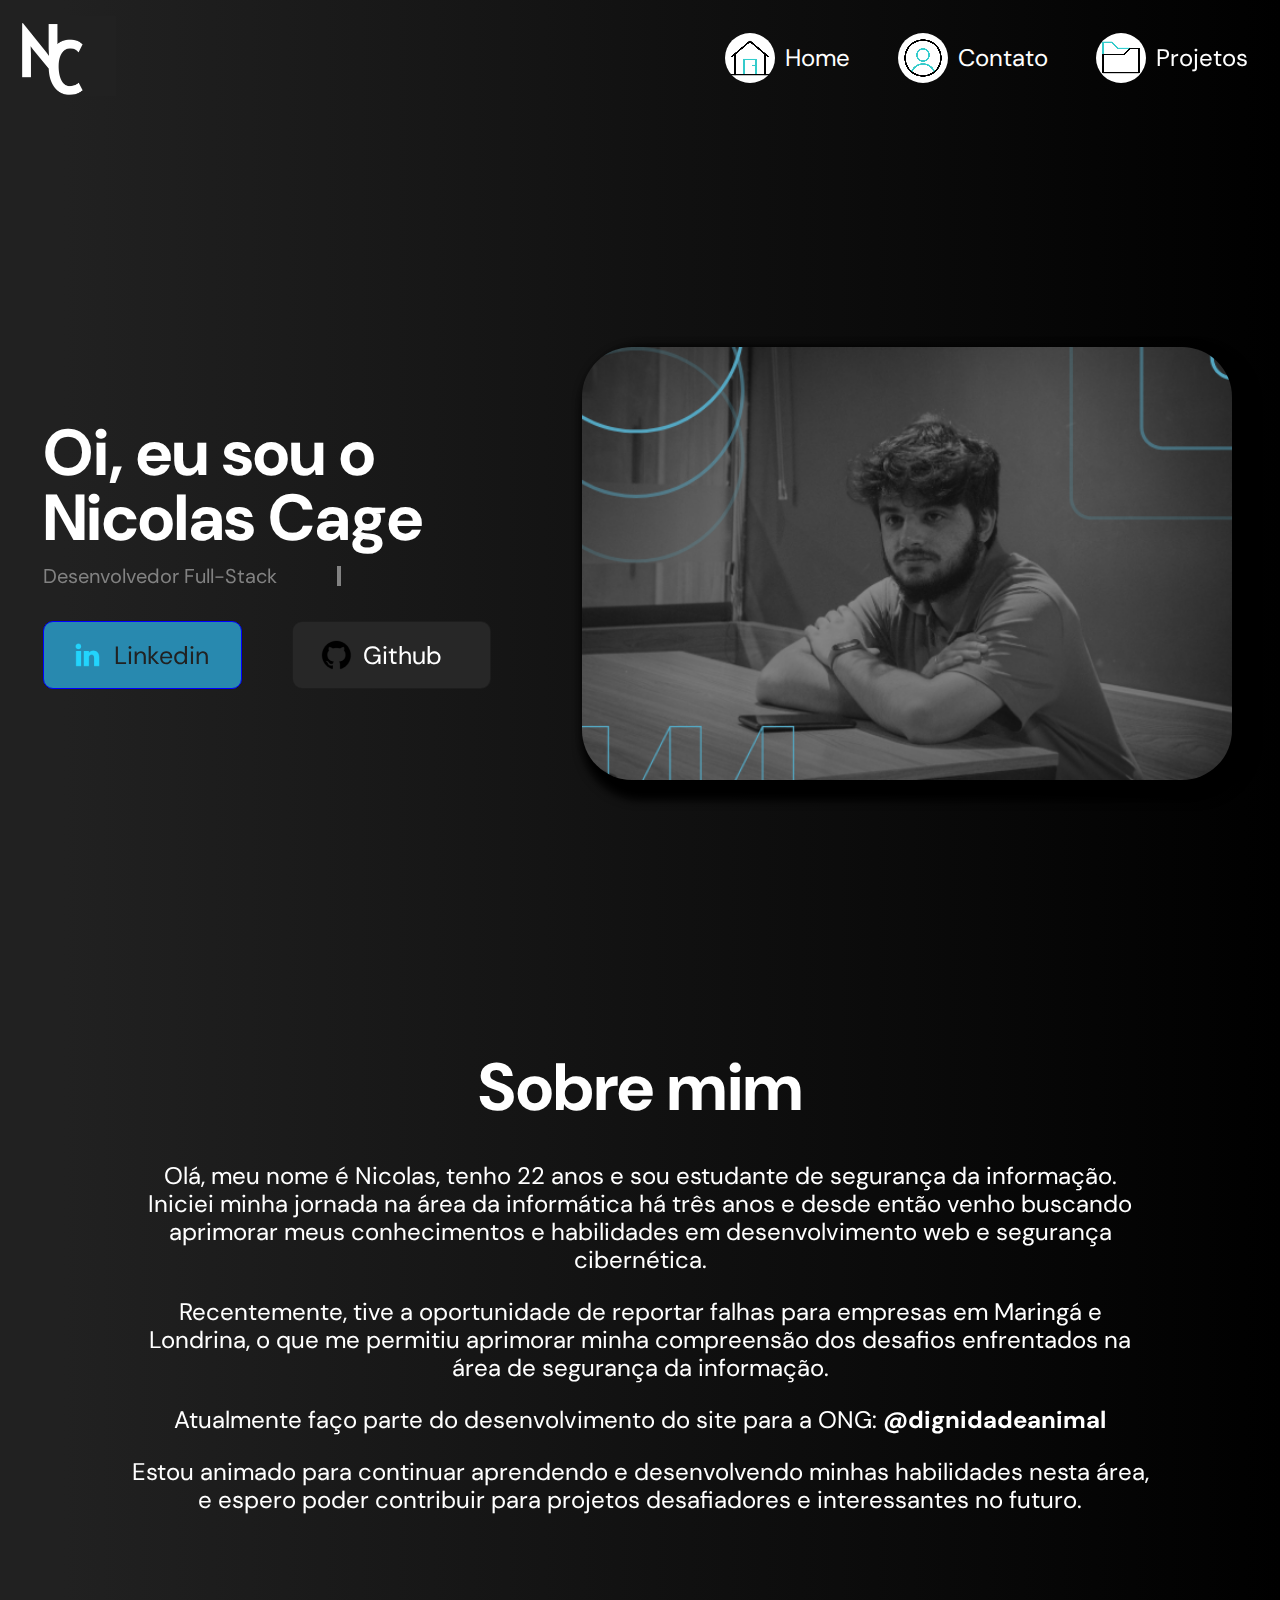
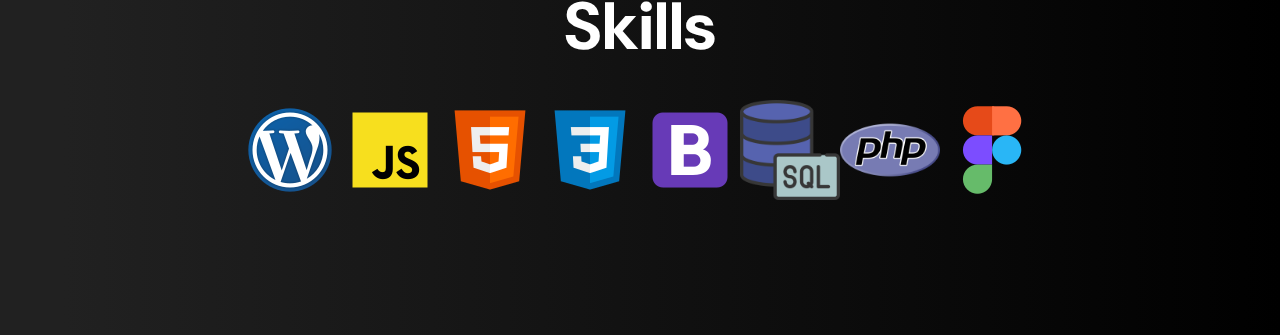
==== commit 0302f083: "escrita" ====
--- a/index.html
+++ b/index.html
@@ -10,7 +10,7 @@
     <link rel="preconnect" href="https://fonts.gstatic.com" crossorigin>
     <link href="https://fonts.googleapis.com/css2?family=DM+Sans:ital,wght@0,400;0,500;0,700;1,400;1,500;1,700&display=swap" rel="stylesheet">
     <link rel="shortcut icon" href="img/ico/ICO-NC.ico" type="image/x-icon">
-    <title>Nicolas Cage</title>
+    <title>Home</title>
 </head>
 <body>
     <header>
@@ -26,12 +26,12 @@
                 </li>
                 <li class="cabecalho__lista__item">
                     <a href="pages/about.html" class="cabecalho__lista__item__link">
-                        <video src="video/perfil.mp4" disableRemotePlayback disablepictureinpicture class="video__menu__nav about"></video>Contact
+                        <video src="video/perfil.mp4" disableRemotePlayback disablepictureinpicture class="video__menu__nav about"></video>Contato
                     </a>
                 </li>
                 <li class="cabecalho__lista__item">
                     <a href="pages/project.html" class="cabecalho__lista__item__link">
-                        <video src="video/pasta.mp4" disableRemotePlayback disablepictureinpicture class="video__menu__nav projects"></video>Projects
+                        <video src="video/pasta.mp4" disableRemotePlayback disablepictureinpicture class="video__menu__nav projects"></video>Projetos
                     </a>
                 </li>
             </ul>
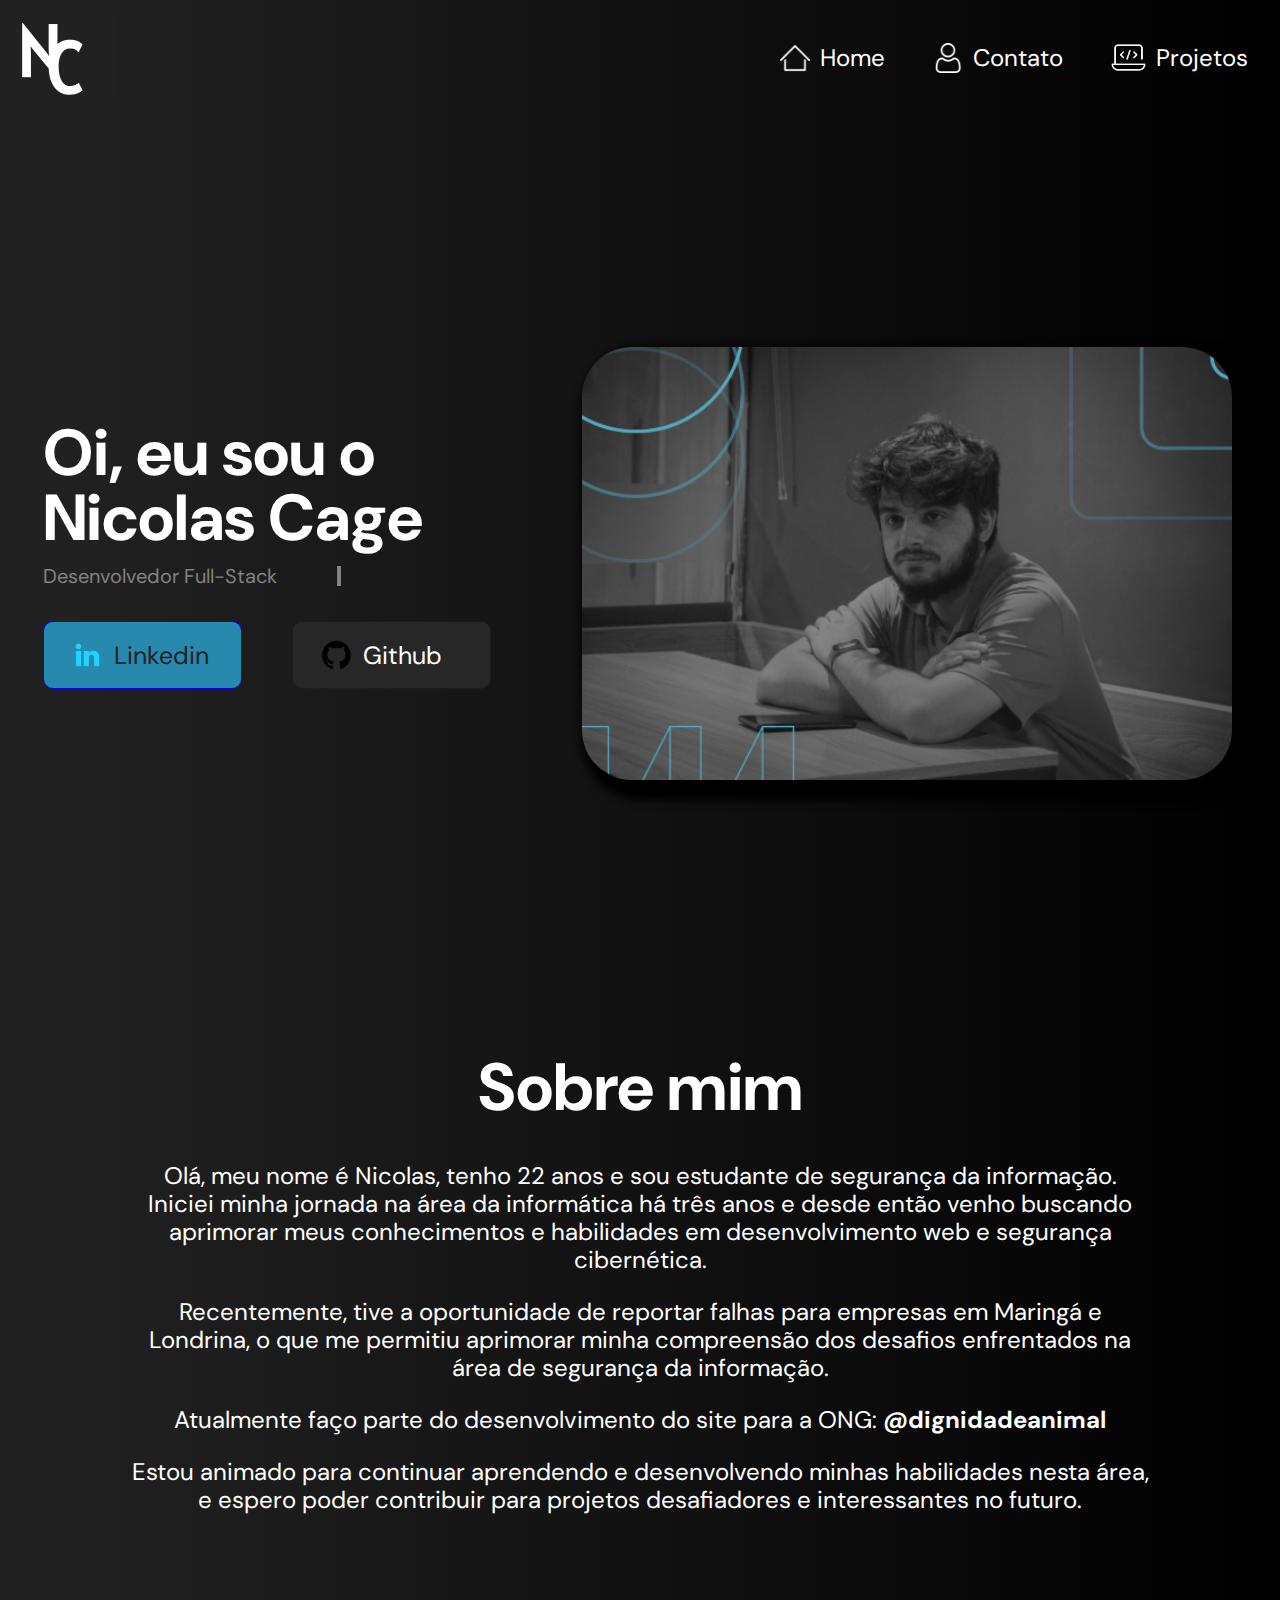
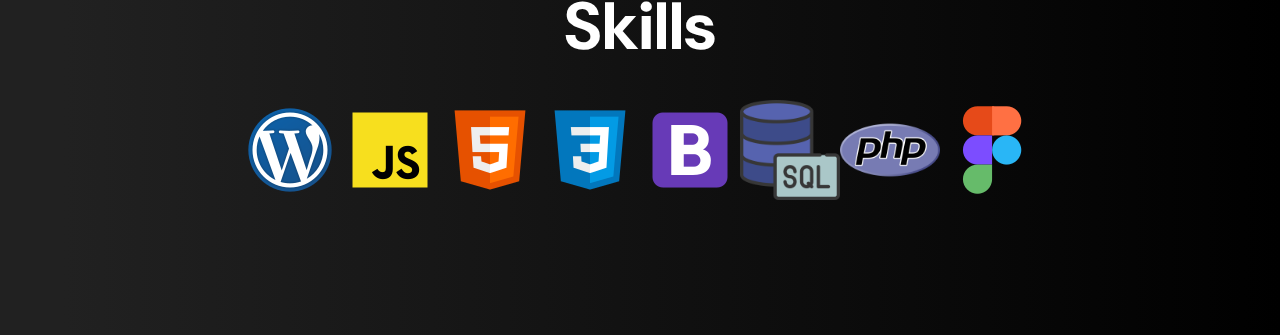
==== commit 4499b208: "algumas alterações!" ====
--- a/index.html
+++ b/index.html
@@ -21,17 +21,17 @@
             <ul class="cabecalho__lista">
                 <li class="cabecalho__lista__item">
                     <a href="index.html" class="cabecalho__lista__item__link">
-                        <video src="video/casa.mp4" disableRemotePlayback disablepictureinpicture class="video__menu__nav home"></video>Home
+                        <img class="cabecalho__container__img" src="img/nav/casa.png" alt="Home">Home
                     </a>
                 </li>
                 <li class="cabecalho__lista__item">
                     <a href="pages/about.html" class="cabecalho__lista__item__link">
-                        <video src="video/perfil.mp4" disableRemotePlayback disablepictureinpicture class="video__menu__nav about"></video>Contato
+                        <img class="cabecalho__container__img" src="img/nav/do-utilizador.png" alt="">Contato
                     </a>
                 </li>
                 <li class="cabecalho__lista__item">
                     <a href="pages/project.html" class="cabecalho__lista__item__link">
-                        <video src="video/pasta.mp4" disableRemotePlayback disablepictureinpicture class="video__menu__nav projects"></video>Projetos
+                        <img class="cabecalho__container__img cabecalho__container__img__codigo" src="img/nav/codigo.png" alt="">Projetos
                     </a>
                 </li>
             </ul>
